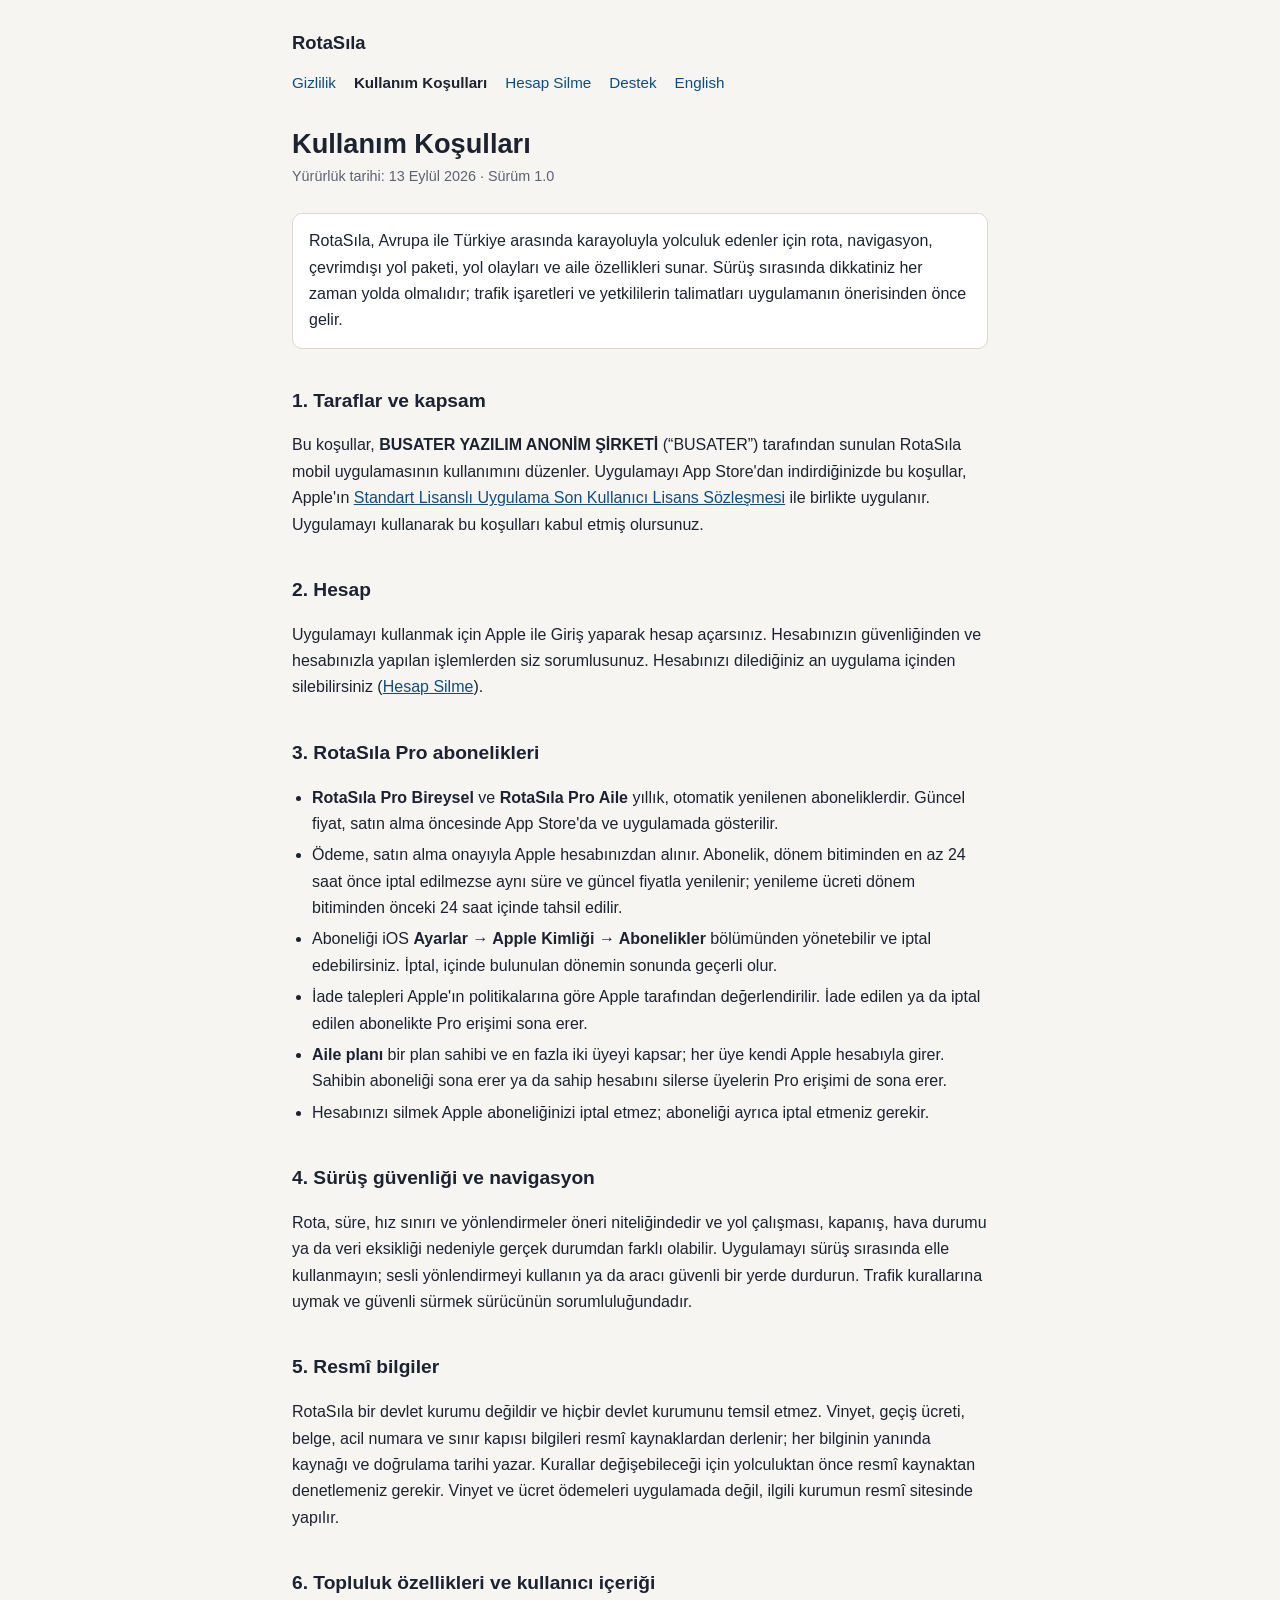
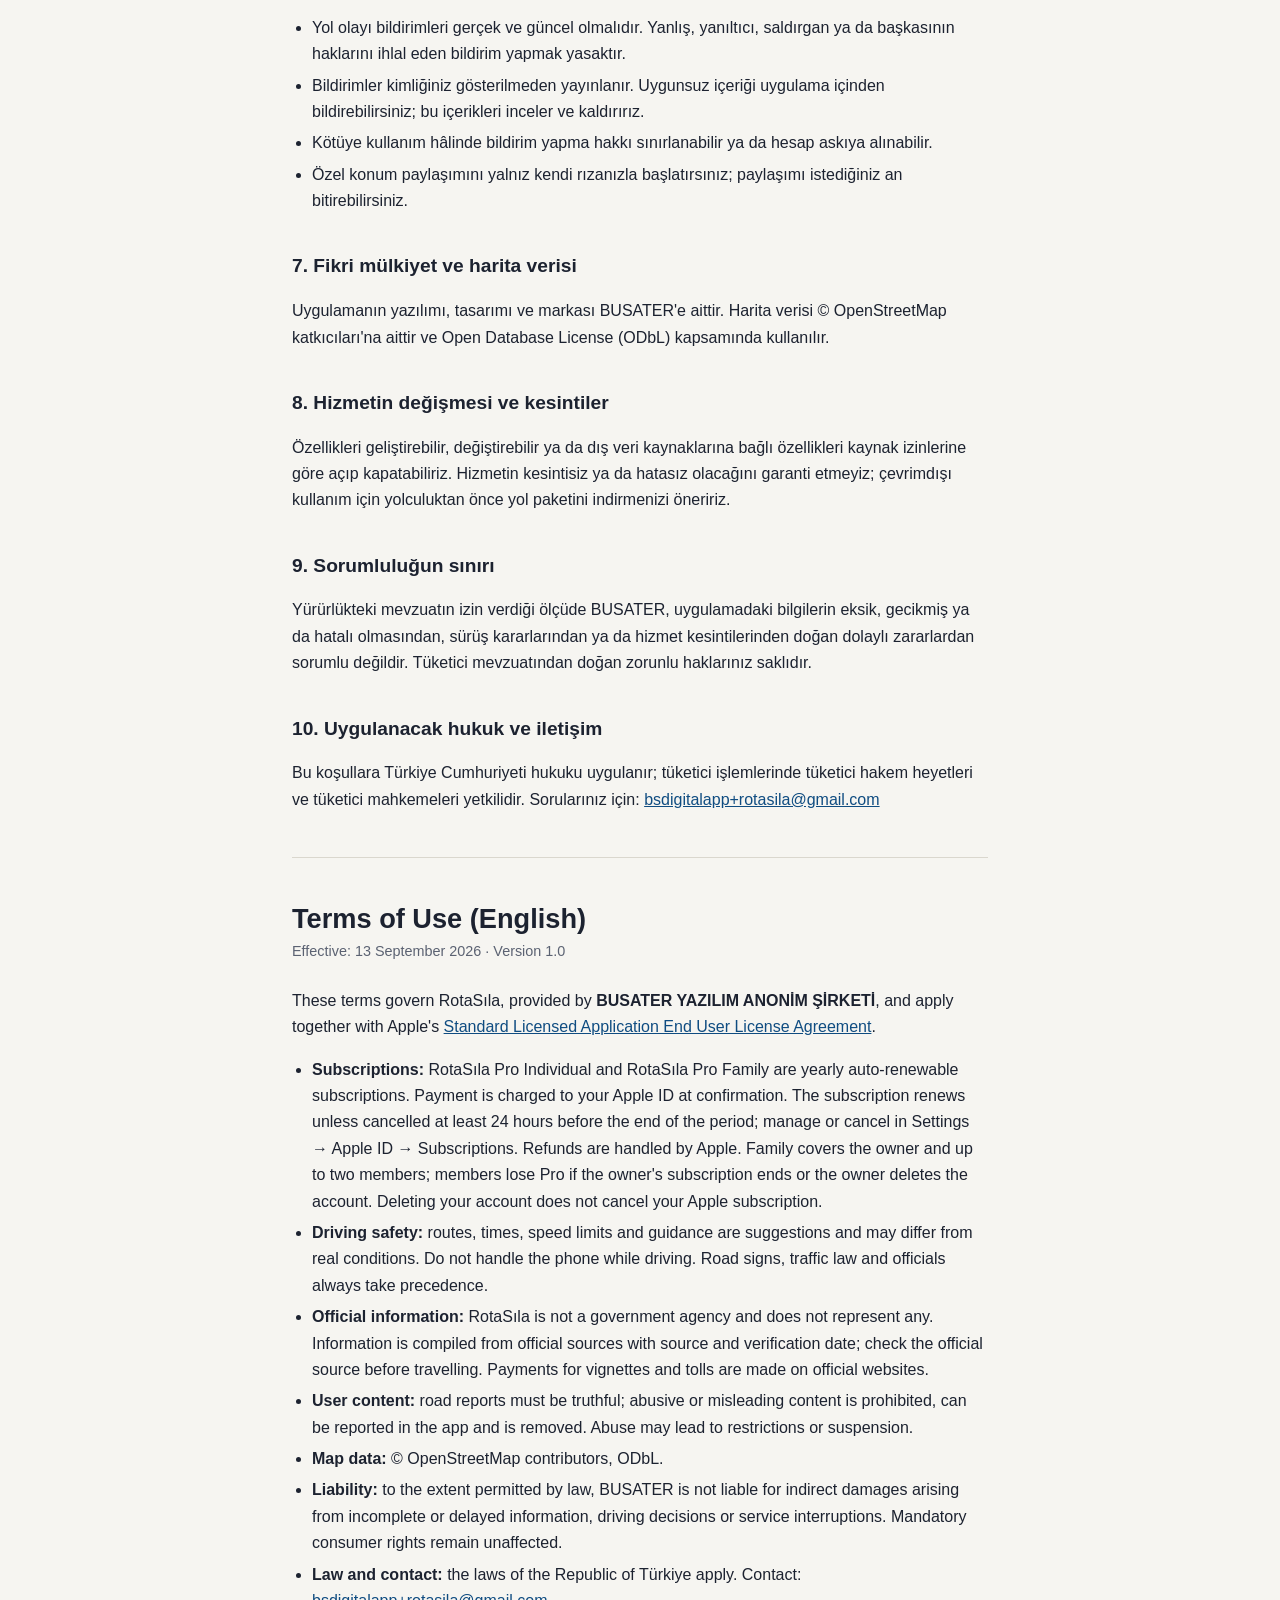
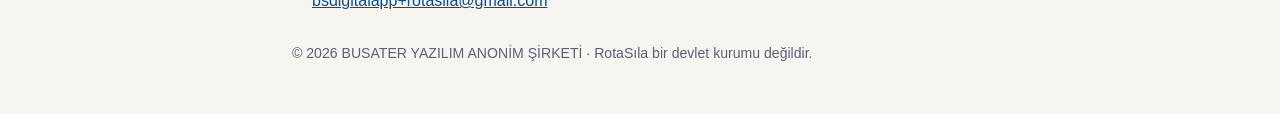
==== kosullar.html @ e4459675 "RotaSıla yasal ve destek sayfaları Gizlilik politikası, kullanım koşulları, hesap silme ve destek (T" ====
<!doctype html>
<html lang="tr">
<head>
<meta charset="utf-8">
<meta name="viewport" content="width=device-width, initial-scale=1">
<title>RotaSıla — Kullanım Koşulları</title>
<meta name="description" content="RotaSıla uygulamasının kullanım koşulları, abonelik ve sürüş güvenliği hükümleri.">
<link rel="stylesheet" href="stil.css">
</head>
<body>
<header>
  <a class="marka" href="./">RotaSıla</a>
  <nav>
    <a href="gizlilik.html">Gizlilik</a>
    <a href="kosullar.html" aria-current="page">Kullanım Koşulları</a>
    <a href="hesap-silme.html">Hesap Silme</a>
    <a href="destek.html">Destek</a>
    <a href="#english">English</a>
  </nav>
</header>
<main>
<h1>Kullanım Koşulları</h1>
<p class="meta">Yürürlük tarihi: 13 Eylül 2026 · Sürüm 1.0</p>

<p class="ozet">RotaSıla, Avrupa ile Türkiye arasında karayoluyla yolculuk edenler için rota, navigasyon, çevrimdışı yol
paketi, yol olayları ve aile özellikleri sunar. Sürüş sırasında dikkatiniz her zaman yolda olmalıdır; trafik
işaretleri ve yetkililerin talimatları uygulamanın önerisinden önce gelir.</p>

<h2>1. Taraflar ve kapsam</h2>
<p>Bu koşullar, <strong>BUSATER YAZILIM ANONİM ŞİRKETİ</strong> (“BUSATER”) tarafından sunulan RotaSıla mobil
uygulamasının kullanımını düzenler. Uygulamayı App Store'dan indirdiğinizde bu koşullar, Apple'ın
<a href="https://www.apple.com/legal/internet-services/itunes/dev/stdeula/">Standart Lisanslı Uygulama Son Kullanıcı
Lisans Sözleşmesi</a> ile birlikte uygulanır. Uygulamayı kullanarak bu koşulları kabul etmiş olursunuz.</p>

<h2>2. Hesap</h2>
<p>Uygulamayı kullanmak için Apple ile Giriş yaparak hesap açarsınız. Hesabınızın güvenliğinden ve hesabınızla yapılan
işlemlerden siz sorumlusunuz. Hesabınızı dilediğiniz an uygulama içinden silebilirsiniz
(<a href="hesap-silme.html">Hesap Silme</a>).</p>

<h2>3. RotaSıla Pro abonelikleri</h2>
<ul>
  <li><strong>RotaSıla Pro Bireysel</strong> ve <strong>RotaSıla Pro Aile</strong> yıllık, otomatik yenilenen aboneliklerdir. Güncel fiyat, satın alma öncesinde App Store'da ve uygulamada gösterilir.</li>
  <li>Ödeme, satın alma onayıyla Apple hesabınızdan alınır. Abonelik, dönem bitiminden en az 24 saat önce iptal edilmezse aynı süre ve güncel fiyatla yenilenir; yenileme ücreti dönem bitiminden önceki 24 saat içinde tahsil edilir.</li>
  <li>Aboneliği iOS <strong>Ayarlar → Apple Kimliği → Abonelikler</strong> bölümünden yönetebilir ve iptal edebilirsiniz. İptal, içinde bulunulan dönemin sonunda geçerli olur.</li>
  <li>İade talepleri Apple'ın politikalarına göre Apple tarafından değerlendirilir. İade edilen ya da iptal edilen abonelikte Pro erişimi sona erer.</li>
  <li><strong>Aile planı</strong> bir plan sahibi ve en fazla iki üyeyi kapsar; her üye kendi Apple hesabıyla girer. Sahibin aboneliği sona erer ya da sahip hesabını silerse üyelerin Pro erişimi de sona erer.</li>
  <li>Hesabınızı silmek Apple aboneliğinizi iptal etmez; aboneliği ayrıca iptal etmeniz gerekir.</li>
</ul>

<h2>4. Sürüş güvenliği ve navigasyon</h2>
<p>Rota, süre, hız sınırı ve yönlendirmeler öneri niteliğindedir ve yol çalışması, kapanış, hava durumu ya da veri
eksikliği nedeniyle gerçek durumdan farklı olabilir. Uygulamayı sürüş sırasında elle kullanmayın; sesli yönlendirmeyi
kullanın ya da aracı güvenli bir yerde durdurun. Trafik kurallarına uymak ve güvenli sürmek sürücünün
sorumluluğundadır.</p>

<h2>5. Resmî bilgiler</h2>
<p>RotaSıla bir devlet kurumu değildir ve hiçbir devlet kurumunu temsil etmez. Vinyet, geçiş ücreti, belge, acil numara
ve sınır kapısı bilgileri resmî kaynaklardan derlenir; her bilginin yanında kaynağı ve doğrulama tarihi yazar. Kurallar
değişebileceği için yolculuktan önce resmî kaynaktan denetlemeniz gerekir. Vinyet ve ücret ödemeleri uygulamada
değil, ilgili kurumun resmî sitesinde yapılır.</p>

<h2>6. Topluluk özellikleri ve kullanıcı içeriği</h2>
<ul>
  <li>Yol olayı bildirimleri gerçek ve güncel olmalıdır. Yanlış, yanıltıcı, saldırgan ya da başkasının haklarını ihlal eden bildirim yapmak yasaktır.</li>
  <li>Bildirimler kimliğiniz gösterilmeden yayınlanır. Uygunsuz içeriği uygulama içinden bildirebilirsiniz; bu içerikleri inceler ve kaldırırız.</li>
  <li>Kötüye kullanım hâlinde bildirim yapma hakkı sınırlanabilir ya da hesap askıya alınabilir.</li>
  <li>Özel konum paylaşımını yalnız kendi rızanızla başlatırsınız; paylaşımı istediğiniz an bitirebilirsiniz.</li>
</ul>

<h2>7. Fikri mülkiyet ve harita verisi</h2>
<p>Uygulamanın yazılımı, tasarımı ve markası BUSATER'e aittir. Harita verisi © OpenStreetMap katkıcıları'na aittir ve
Open Database License (ODbL) kapsamında kullanılır.</p>

<h2>8. Hizmetin değişmesi ve kesintiler</h2>
<p>Özellikleri geliştirebilir, değiştirebilir ya da dış veri kaynaklarına bağlı özellikleri kaynak izinlerine göre
açıp kapatabiliriz. Hizmetin kesintisiz ya da hatasız olacağını garanti etmeyiz; çevrimdışı kullanım için yolculuktan
önce yol paketini indirmenizi öneririz.</p>

<h2>9. Sorumluluğun sınırı</h2>
<p>Yürürlükteki mevzuatın izin verdiği ölçüde BUSATER, uygulamadaki bilgilerin eksik, gecikmiş ya da hatalı olmasından,
sürüş kararlarından ya da hizmet kesintilerinden doğan dolaylı zararlardan sorumlu değildir. Tüketici mevzuatından
doğan zorunlu haklarınız saklıdır.</p>

<h2>10. Uygulanacak hukuk ve iletişim</h2>
<p>Bu koşullara Türkiye Cumhuriyeti hukuku uygulanır; tüketici işlemlerinde tüketici hakem heyetleri ve tüketici
mahkemeleri yetkilidir. Sorularınız için: <a href="mailto:bsdigitalapp+rotasila@gmail.com">bsdigitalapp+rotasila@gmail.com</a></p>

<hr id="english">

<h1>Terms of Use (English)</h1>
<p class="meta">Effective: 13 September 2026 · Version 1.0</p>
<p>These terms govern RotaSıla, provided by <strong>BUSATER YAZILIM ANONİM ŞİRKETİ</strong>, and apply together with
Apple's <a href="https://www.apple.com/legal/internet-services/itunes/dev/stdeula/">Standard Licensed Application End
User License Agreement</a>.</p>
<ul>
  <li><strong>Subscriptions:</strong> RotaSıla Pro Individual and RotaSıla Pro Family are yearly auto-renewable subscriptions. Payment is charged to your Apple ID at confirmation. The subscription renews unless cancelled at least 24 hours before the end of the period; manage or cancel in Settings → Apple ID → Subscriptions. Refunds are handled by Apple. Family covers the owner and up to two members; members lose Pro if the owner's subscription ends or the owner deletes the account. Deleting your account does not cancel your Apple subscription.</li>
  <li><strong>Driving safety:</strong> routes, times, speed limits and guidance are suggestions and may differ from real conditions. Do not handle the phone while driving. Road signs, traffic law and officials always take precedence.</li>
  <li><strong>Official information:</strong> RotaSıla is not a government agency and does not represent any. Information is compiled from official sources with source and verification date; check the official source before travelling. Payments for vignettes and tolls are made on official websites.</li>
  <li><strong>User content:</strong> road reports must be truthful; abusive or misleading content is prohibited, can be reported in the app and is removed. Abuse may lead to restrictions or suspension.</li>
  <li><strong>Map data:</strong> © OpenStreetMap contributors, ODbL.</li>
  <li><strong>Liability:</strong> to the extent permitted by law, BUSATER is not liable for indirect damages arising from incomplete or delayed information, driving decisions or service interruptions. Mandatory consumer rights remain unaffected.</li>
  <li><strong>Law and contact:</strong> the laws of the Republic of Türkiye apply. Contact: <a href="mailto:bsdigitalapp+rotasila@gmail.com">bsdigitalapp+rotasila@gmail.com</a></li>
</ul>
</main>
<footer>© 2026 BUSATER YAZILIM ANONİM ŞİRKETİ · RotaSıla bir devlet kurumu değildir.</footer>
</body>
</html>
---- stil.css ----
:root { color-scheme: light dark; --zemin: #F6F5F1; --metin: #1C2230; --ikincil: #5B6272; --cizgi: #DAD7CE; --vurgu: #0F4C81; --kutu: #FFFFFF; }
@media (prefers-color-scheme: dark) { :root { --zemin: #11141B; --metin: #EEF0F4; --ikincil: #A3A9B6; --cizgi: #2C3240; --vurgu: #8CC0F2; --kutu: #181C25; } }
* { box-sizing: border-box; }
body { margin: 0; background: var(--zemin); color: var(--metin); font: 16px/1.65 -apple-system, BlinkMacSystemFont, "Segoe UI", Roboto, Helvetica, Arial, sans-serif; }
header, main, footer { max-width: 46rem; margin: 0 auto; padding: 0 20px; }
header { padding-top: 28px; }
header a.marka { font-weight: 700; font-size: 1.15rem; color: var(--metin); text-decoration: none; }
nav { display: flex; flex-wrap: wrap; gap: 6px 18px; margin: 12px 0 0; font-size: .95rem; }
nav a { color: var(--vurgu); text-decoration: none; }
nav a[aria-current="page"] { color: var(--metin); font-weight: 600; }
h1 { font-size: 1.7rem; line-height: 1.25; margin: 32px 0 4px; }
h2 { font-size: 1.2rem; margin: 36px 0 8px; }
h3 { font-size: 1.02rem; margin: 22px 0 6px; }
.meta { color: var(--ikincil); font-size: .9rem; margin: 0 0 24px; }
.ozet { background: var(--kutu); border: 1px solid var(--cizgi); border-radius: 10px; padding: 14px 16px; }
ul, ol { padding-left: 1.25rem; }
li { margin: 5px 0; }
a { color: var(--vurgu); }
table { width: 100%; border-collapse: collapse; font-size: .95rem; }
th, td { text-align: left; vertical-align: top; padding: 8px 6px; border-bottom: 1px solid var(--cizgi); }
hr { border: 0; border-top: 1px solid var(--cizgi); margin: 44px 0; }
footer { color: var(--ikincil); font-size: .88rem; padding-top: 12px; padding-bottom: 48px; }
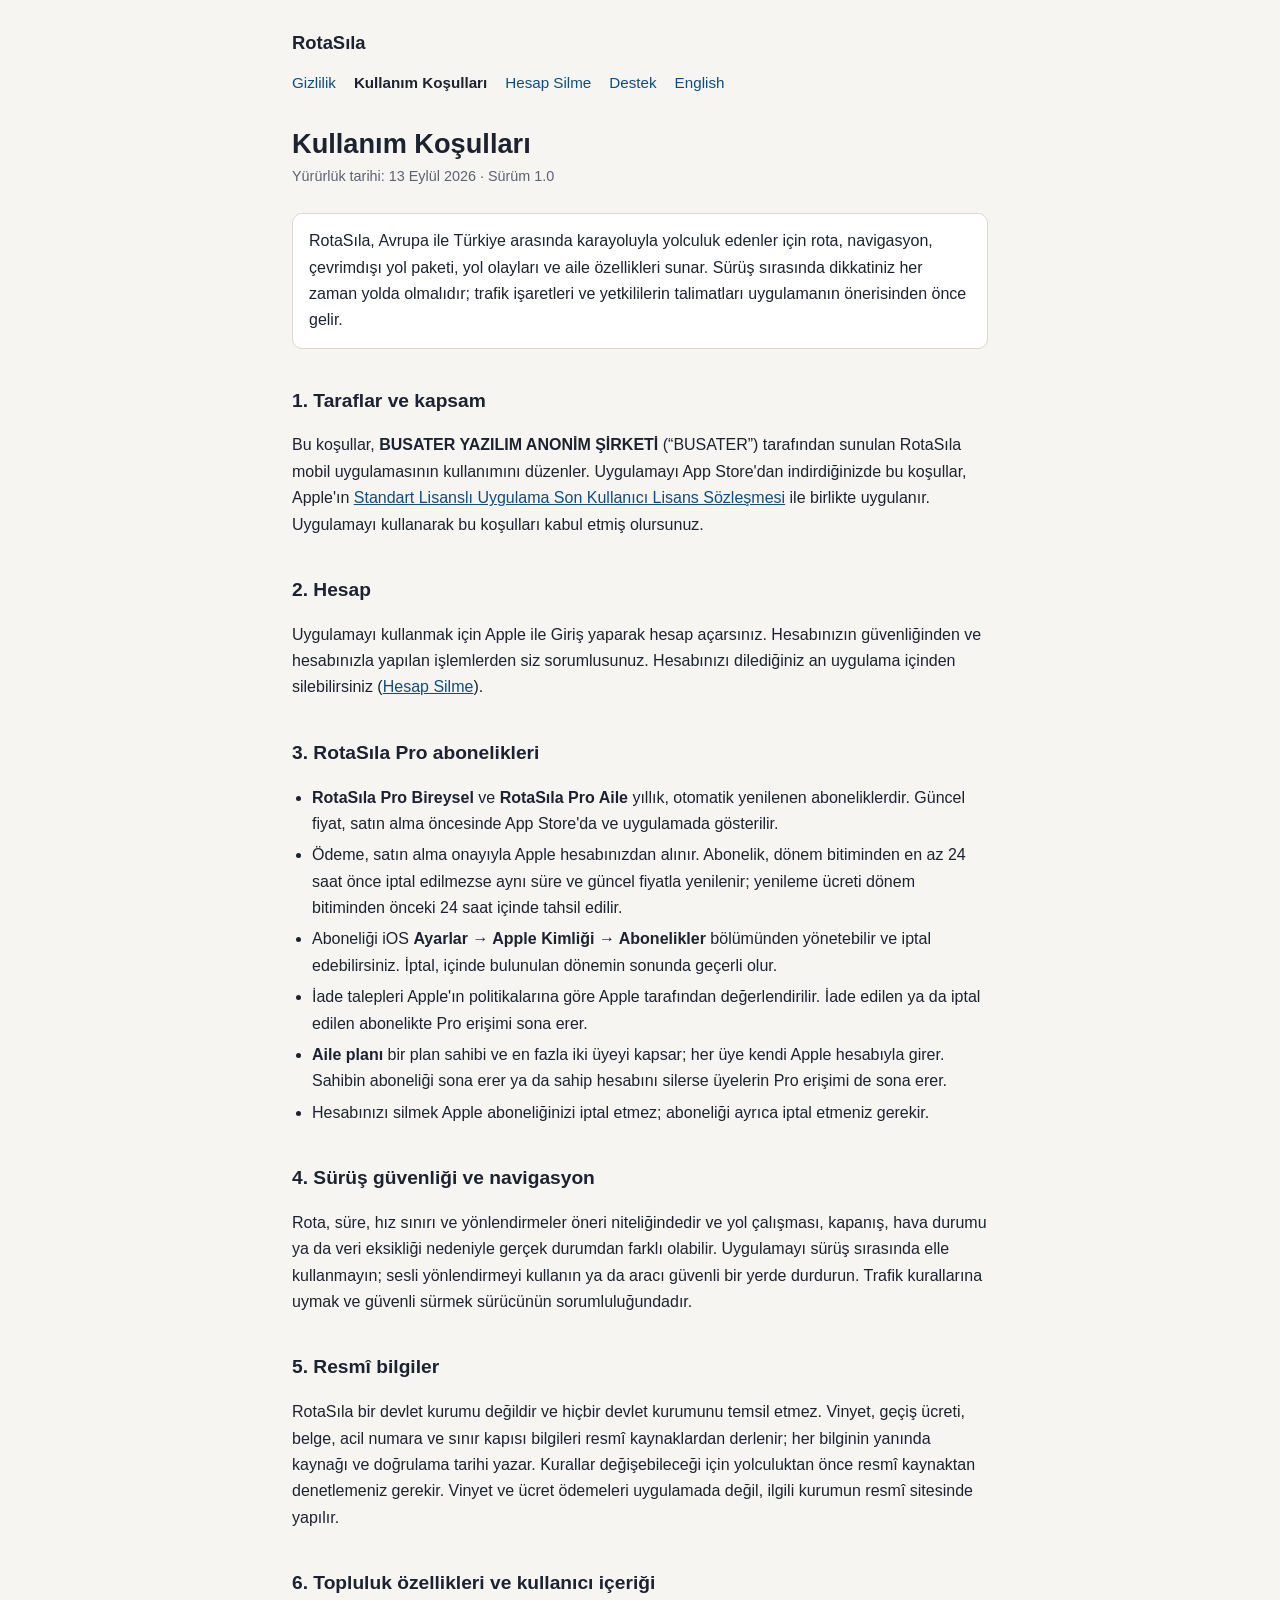
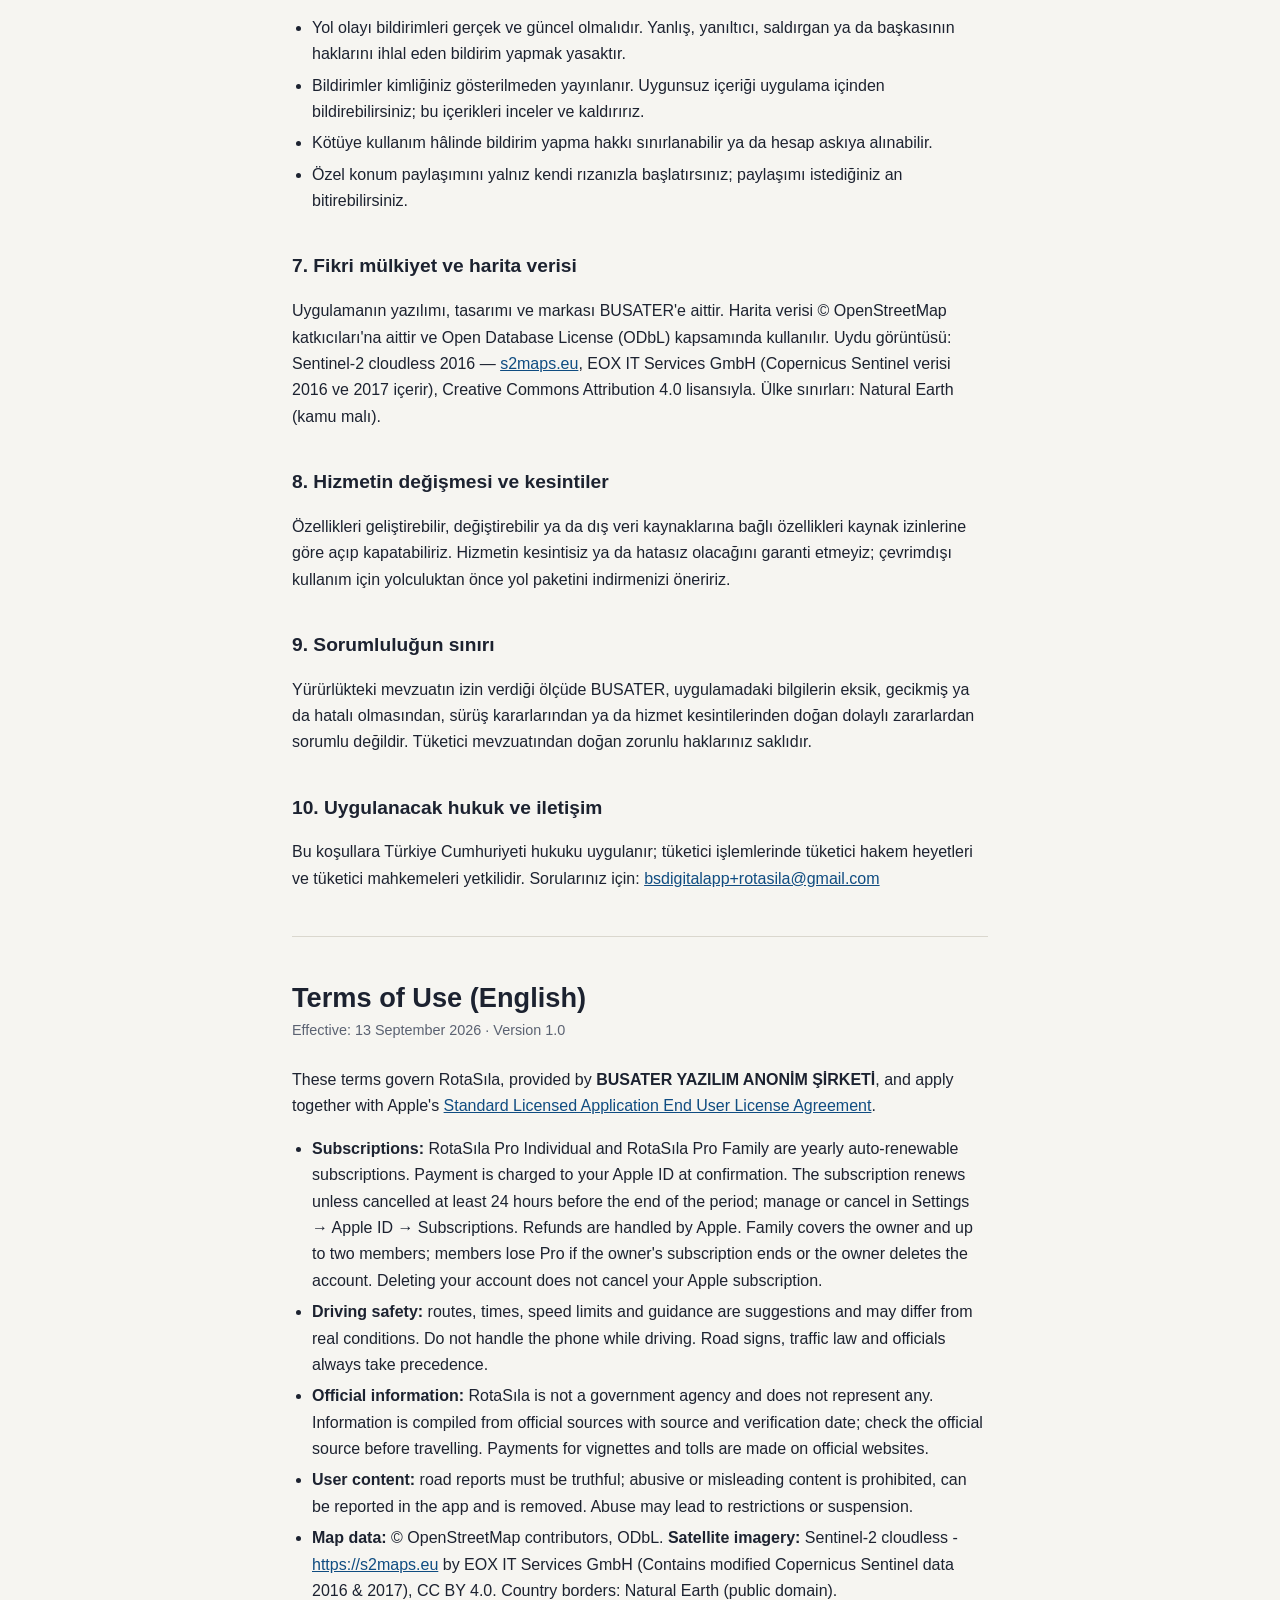
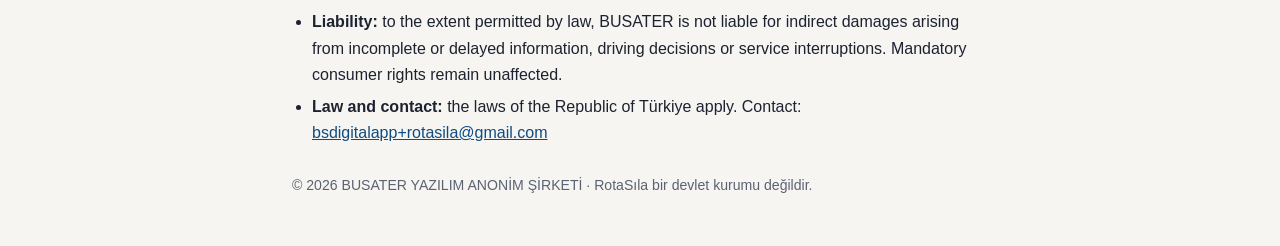
==== commit 1011eeff: "Kullanım koşulları: uydu görüntüsü ve ülke sınırı atıfları" ====
--- a/kosullar.html
+++ b/kosullar.html
@@ -69,7 +69,9 @@
 
 <h2>7. Fikri mülkiyet ve harita verisi</h2>
 <p>Uygulamanın yazılımı, tasarımı ve markası BUSATER'e aittir. Harita verisi © OpenStreetMap katkıcıları'na aittir ve
-Open Database License (ODbL) kapsamında kullanılır.</p>
+Open Database License (ODbL) kapsamında kullanılır. Uydu görüntüsü: Sentinel-2 cloudless 2016 —
+<a href="https://s2maps.eu">s2maps.eu</a>, EOX IT Services GmbH (Copernicus Sentinel verisi 2016 ve 2017 içerir),
+Creative Commons Attribution 4.0 lisansıyla. Ülke sınırları: Natural Earth (kamu malı).</p>
 
 <h2>8. Hizmetin değişmesi ve kesintiler</h2>
 <p>Özellikleri geliştirebilir, değiştirebilir ya da dış veri kaynaklarına bağlı özellikleri kaynak izinlerine göre
@@ -97,7 +99,7 @@
   <li><strong>Driving safety:</strong> routes, times, speed limits and guidance are suggestions and may differ from real conditions. Do not handle the phone while driving. Road signs, traffic law and officials always take precedence.</li>
   <li><strong>Official information:</strong> RotaSıla is not a government agency and does not represent any. Information is compiled from official sources with source and verification date; check the official source before travelling. Payments for vignettes and tolls are made on official websites.</li>
   <li><strong>User content:</strong> road reports must be truthful; abusive or misleading content is prohibited, can be reported in the app and is removed. Abuse may lead to restrictions or suspension.</li>
-  <li><strong>Map data:</strong> © OpenStreetMap contributors, ODbL.</li>
+  <li><strong>Map data:</strong> © OpenStreetMap contributors, ODbL. <strong>Satellite imagery:</strong> Sentinel-2 cloudless - <a href="https://s2maps.eu">https://s2maps.eu</a> by EOX IT Services GmbH (Contains modified Copernicus Sentinel data 2016 &amp; 2017), CC BY 4.0. Country borders: Natural Earth (public domain).</li>
   <li><strong>Liability:</strong> to the extent permitted by law, BUSATER is not liable for indirect damages arising from incomplete or delayed information, driving decisions or service interruptions. Mandatory consumer rights remain unaffected.</li>
   <li><strong>Law and contact:</strong> the laws of the Republic of Türkiye apply. Contact: <a href="mailto:bsdigitalapp+rotasila@gmail.com">bsdigitalapp+rotasila@gmail.com</a></li>
 </ul>
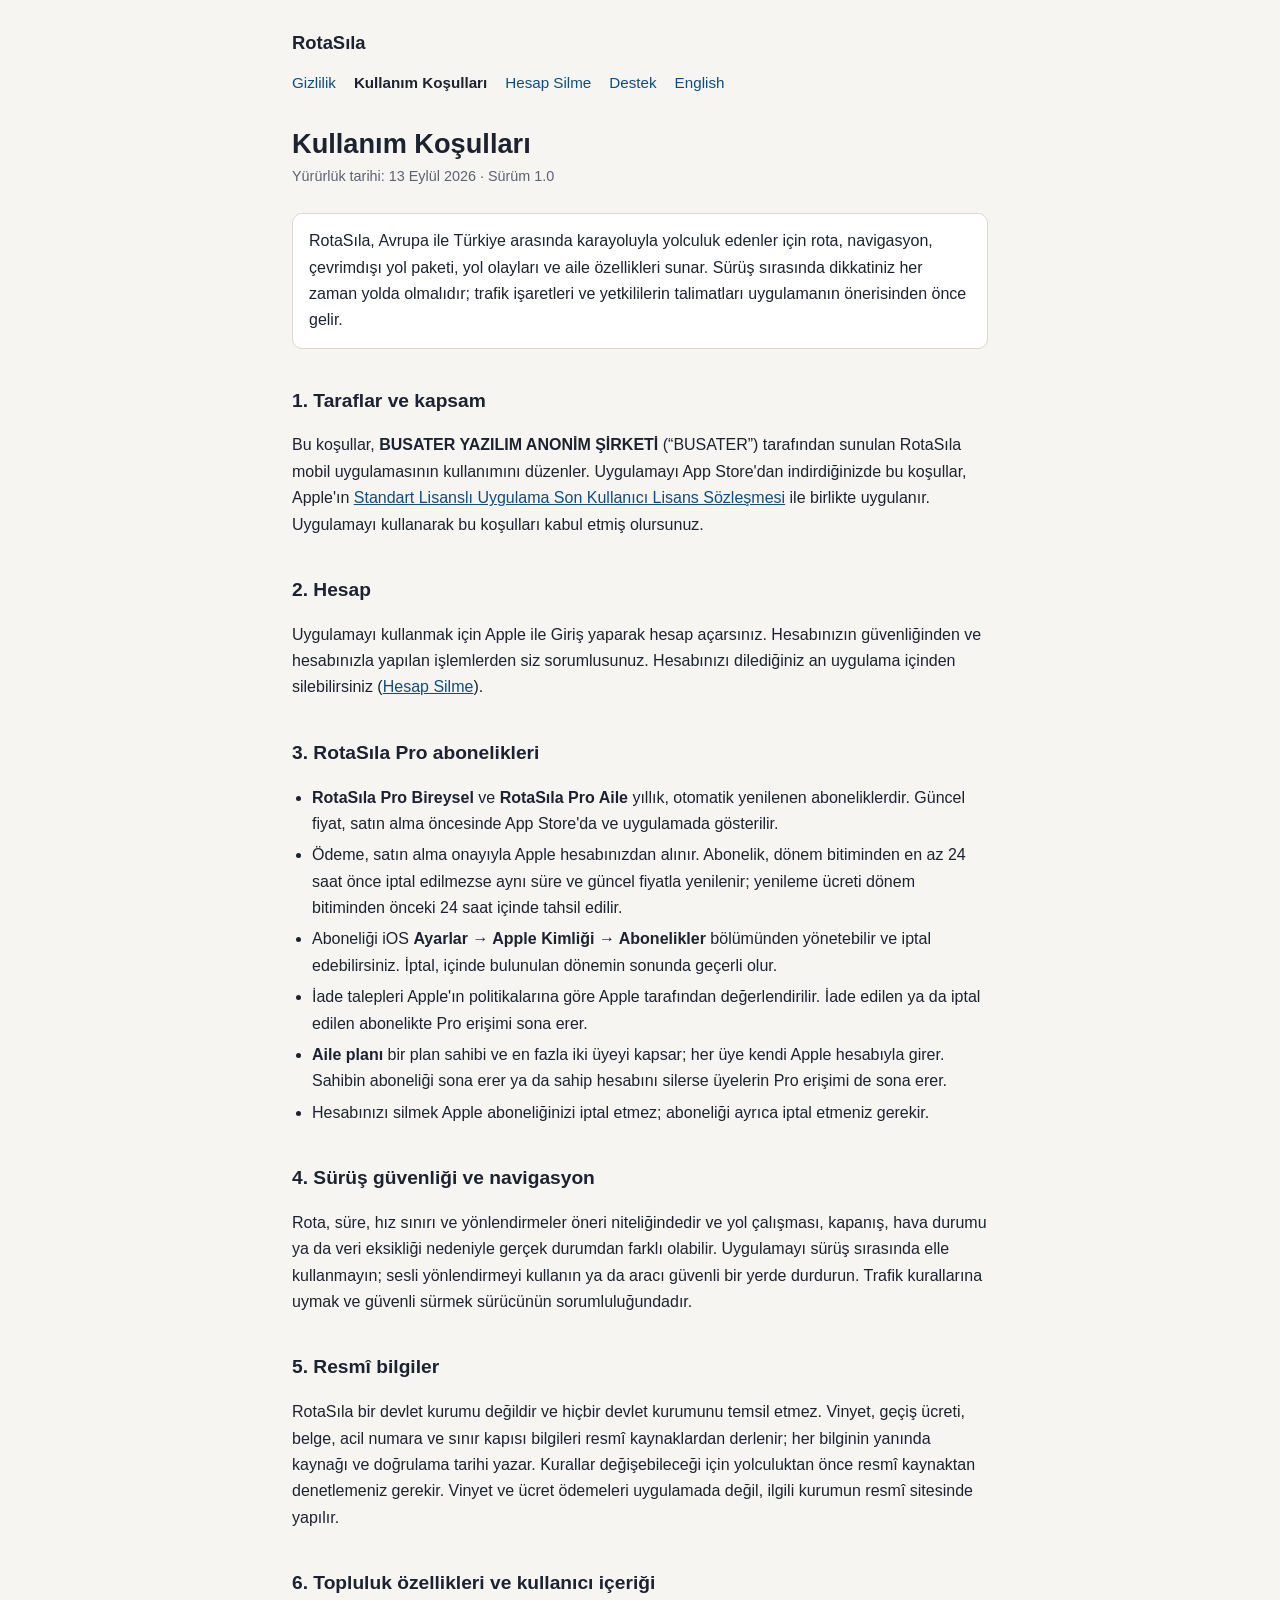
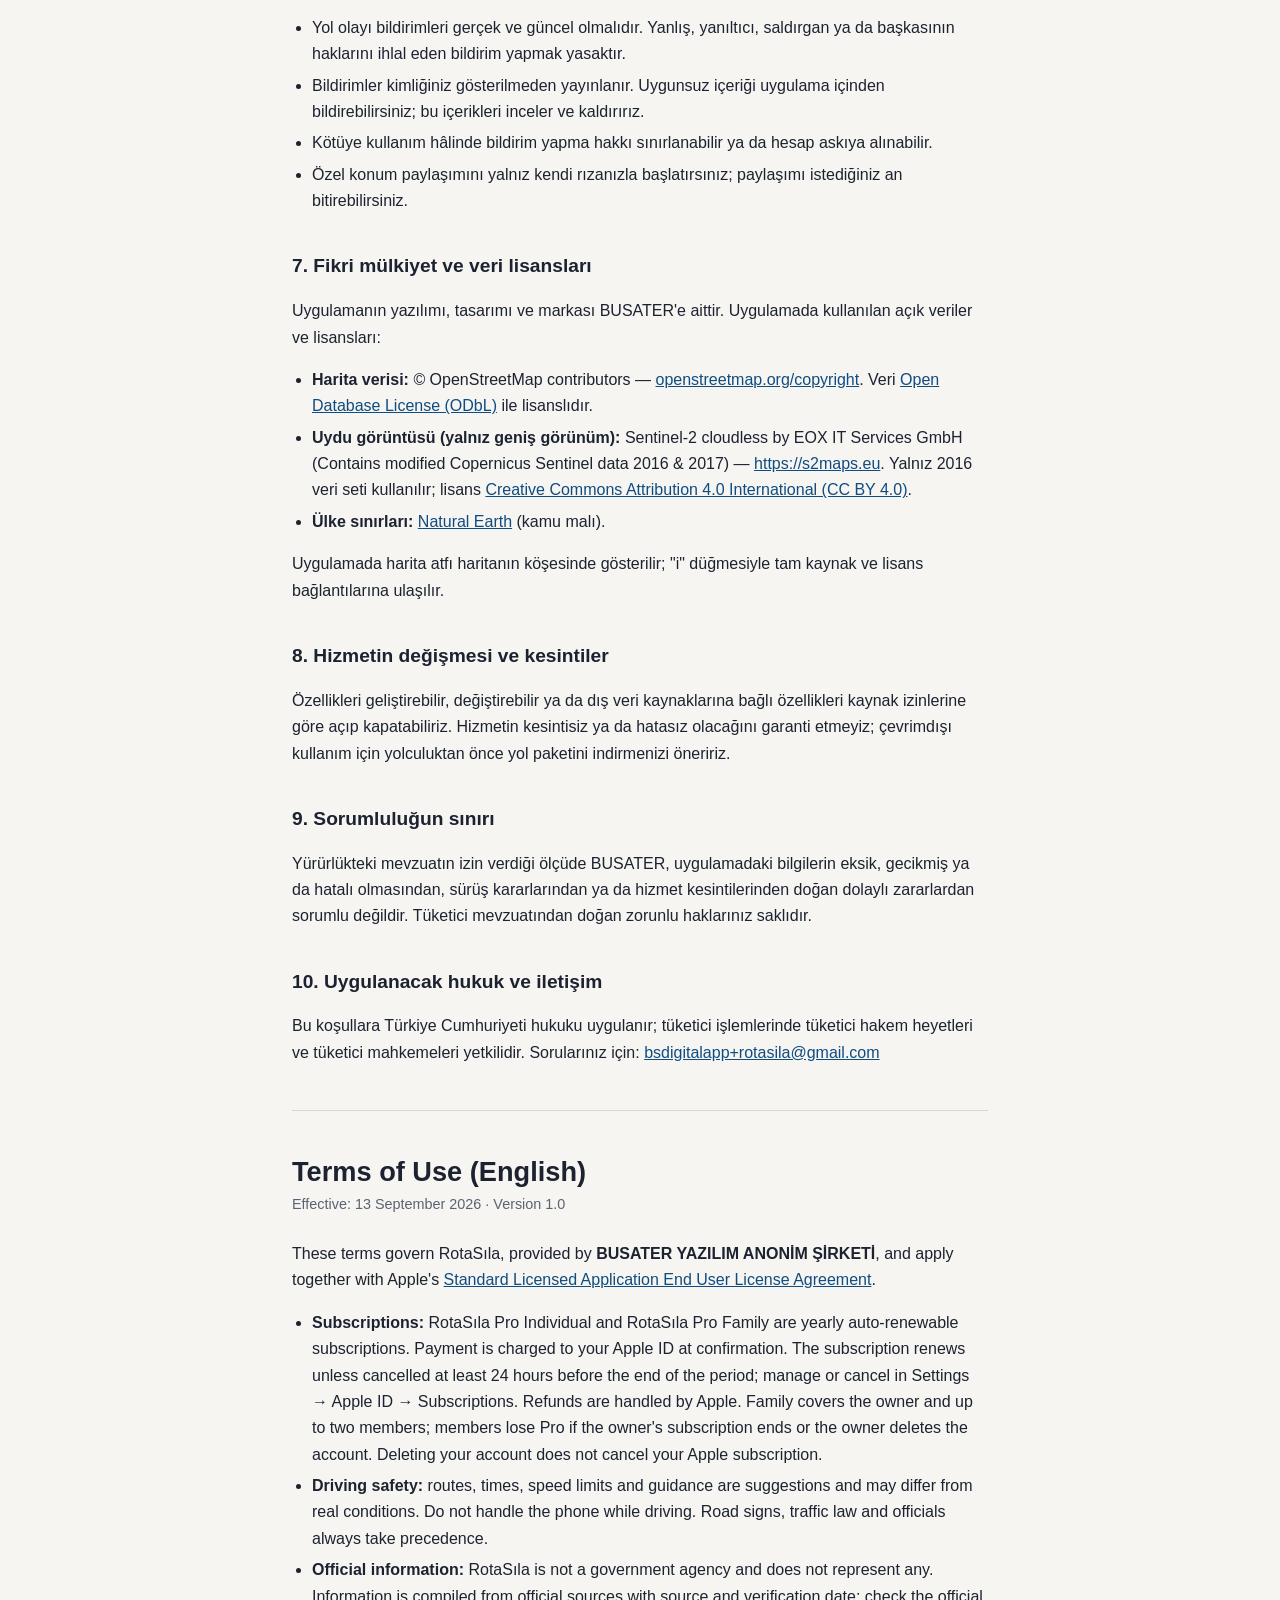
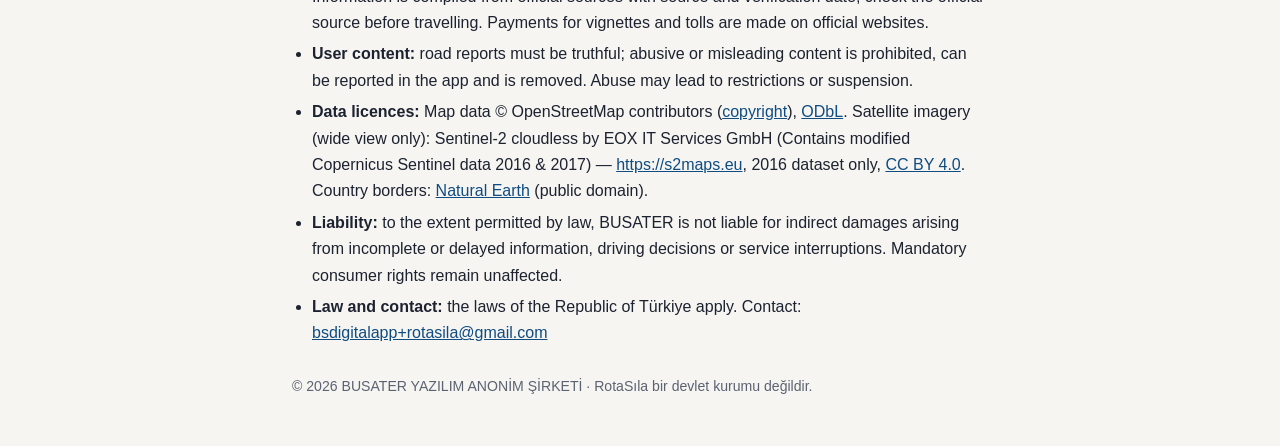
==== commit 194b106f: "Veri lisansları: OSM ODbL, Sentinel-2 cloudless 2016 CC BY 4.0, Natural Earth" ====
--- a/kosullar.html
+++ b/kosullar.html
@@ -67,11 +67,20 @@
   <li>Özel konum paylaşımını yalnız kendi rızanızla başlatırsınız; paylaşımı istediğiniz an bitirebilirsiniz.</li>
 </ul>
 
-<h2>7. Fikri mülkiyet ve harita verisi</h2>
-<p>Uygulamanın yazılımı, tasarımı ve markası BUSATER'e aittir. Harita verisi © OpenStreetMap katkıcıları'na aittir ve
-Open Database License (ODbL) kapsamında kullanılır. Uydu görüntüsü: Sentinel-2 cloudless 2016 —
-<a href="https://s2maps.eu">s2maps.eu</a>, EOX IT Services GmbH (Copernicus Sentinel verisi 2016 ve 2017 içerir),
-Creative Commons Attribution 4.0 lisansıyla. Ülke sınırları: Natural Earth (kamu malı).</p>
+<h2 id="veri-lisanslari">7. Fikri mülkiyet ve veri lisansları</h2>
+<p>Uygulamanın yazılımı, tasarımı ve markası BUSATER'e aittir. Uygulamada kullanılan açık veriler ve lisansları:</p>
+<ul>
+  <li><strong>Harita verisi:</strong> © OpenStreetMap contributors —
+    <a href="https://www.openstreetmap.org/copyright">openstreetmap.org/copyright</a>. Veri
+    <a href="https://opendatacommons.org/licenses/odbl/">Open Database License (ODbL)</a> ile lisanslıdır.</li>
+  <li><strong>Uydu görüntüsü (yalnız geniş görünüm):</strong> Sentinel-2 cloudless by EOX IT Services GmbH (Contains
+    modified Copernicus Sentinel data 2016 &amp; 2017) — <a href="https://s2maps.eu">https://s2maps.eu</a>. Yalnız 2016
+    veri seti kullanılır; lisans
+    <a href="https://creativecommons.org/licenses/by/4.0/">Creative Commons Attribution 4.0 International (CC BY 4.0)</a>.</li>
+  <li><strong>Ülke sınırları:</strong> <a href="https://www.naturalearthdata.com/about/terms-of-use/">Natural Earth</a>
+    (kamu malı).</li>
+</ul>
+<p>Uygulamada harita atfı haritanın köşesinde gösterilir; "i" düğmesiyle tam kaynak ve lisans bağlantılarına ulaşılır.</p>
 
 <h2>8. Hizmetin değişmesi ve kesintiler</h2>
 <p>Özellikleri geliştirebilir, değiştirebilir ya da dış veri kaynaklarına bağlı özellikleri kaynak izinlerine göre
@@ -99,7 +108,7 @@
   <li><strong>Driving safety:</strong> routes, times, speed limits and guidance are suggestions and may differ from real conditions. Do not handle the phone while driving. Road signs, traffic law and officials always take precedence.</li>
   <li><strong>Official information:</strong> RotaSıla is not a government agency and does not represent any. Information is compiled from official sources with source and verification date; check the official source before travelling. Payments for vignettes and tolls are made on official websites.</li>
   <li><strong>User content:</strong> road reports must be truthful; abusive or misleading content is prohibited, can be reported in the app and is removed. Abuse may lead to restrictions or suspension.</li>
-  <li><strong>Map data:</strong> © OpenStreetMap contributors, ODbL. <strong>Satellite imagery:</strong> Sentinel-2 cloudless - <a href="https://s2maps.eu">https://s2maps.eu</a> by EOX IT Services GmbH (Contains modified Copernicus Sentinel data 2016 &amp; 2017), CC BY 4.0. Country borders: Natural Earth (public domain).</li>
+  <li><strong>Data licences:</strong> Map data © OpenStreetMap contributors (<a href="https://www.openstreetmap.org/copyright">copyright</a>), <a href="https://opendatacommons.org/licenses/odbl/">ODbL</a>. Satellite imagery (wide view only): Sentinel-2 cloudless by EOX IT Services GmbH (Contains modified Copernicus Sentinel data 2016 &amp; 2017) — <a href="https://s2maps.eu">https://s2maps.eu</a>, 2016 dataset only, <a href="https://creativecommons.org/licenses/by/4.0/">CC BY 4.0</a>. Country borders: <a href="https://www.naturalearthdata.com/about/terms-of-use/">Natural Earth</a> (public domain).</li>
   <li><strong>Liability:</strong> to the extent permitted by law, BUSATER is not liable for indirect damages arising from incomplete or delayed information, driving decisions or service interruptions. Mandatory consumer rights remain unaffected.</li>
   <li><strong>Law and contact:</strong> the laws of the Republic of Türkiye apply. Contact: <a href="mailto:bsdigitalapp+rotasila@gmail.com">bsdigitalapp+rotasila@gmail.com</a></li>
 </ul>
